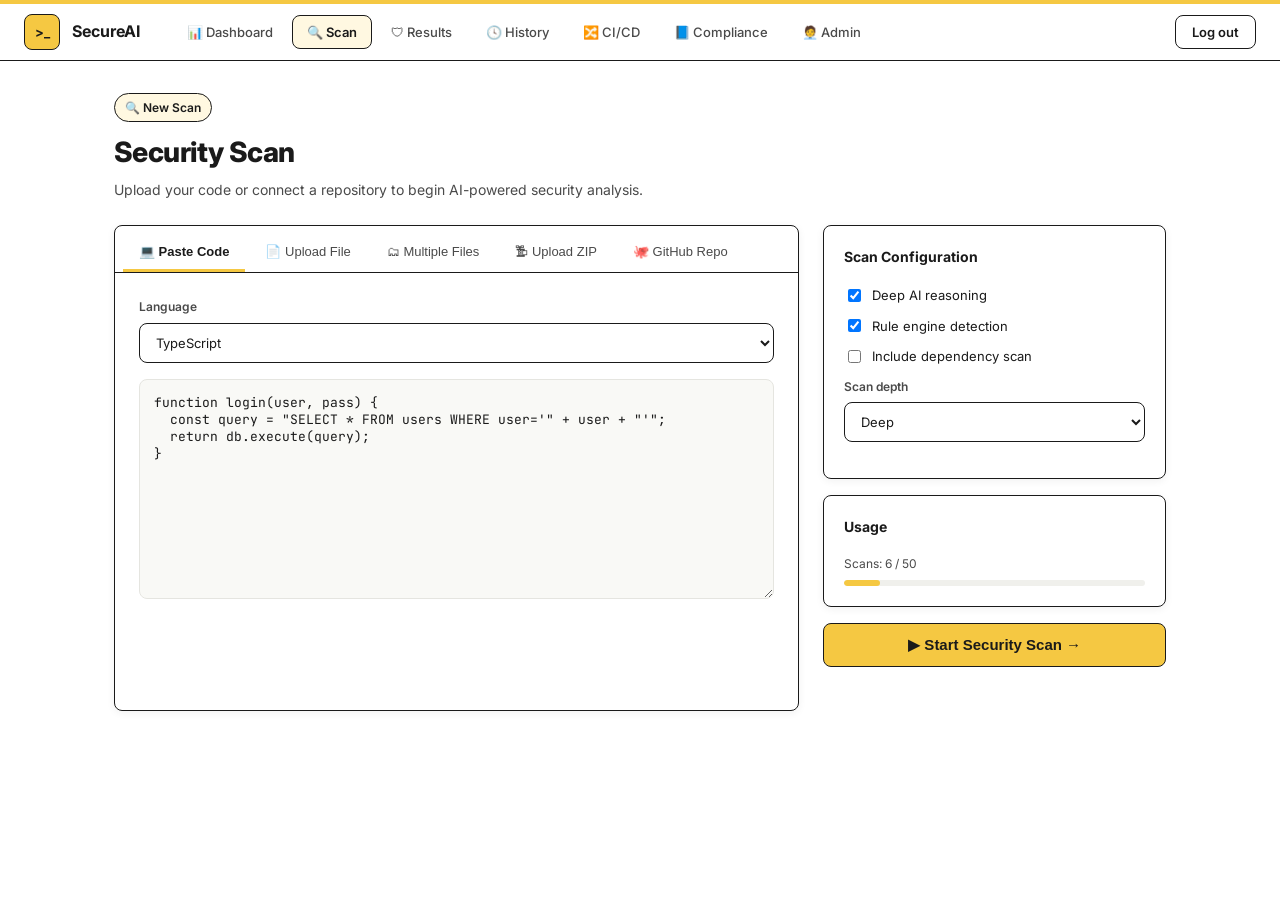
==== scan.html @ 1b4d081f "first commit" ====
<!DOCTYPE html>
<html lang="en">
<head>
  <meta charset="UTF-8" />
  <meta name="viewport" content="width=device-width, initial-scale=1.0" />
  <title>Scan — SecureAI</title>
  <link rel="stylesheet" href="style.css" />
</head>
<body data-page="scan">

  <!-- ═══════════ APP HEADER ═══════════ -->
  <div class="topbar"></div>
  <header class="header app-header">
    <div class="container header-inner">
      <a href="index.html" class="logo">
        <span class="logo-box">&gt;_</span>
        <span class="logo-text">SecureAI</span>
      </a>
      <nav class="app-nav">
        <a href="dashboard.html">📊 Dashboard</a>
        <a href="scan.html" class="active">🔍 Scan</a>
        <a href="results.html">🛡 Results</a>
        <a href="history.html">🕓 History</a>
        <a href="cicd.html">🔀 CI/CD</a>
        <a href="compliance.html">📘 Compliance</a>
        <a href="admin.html">🧑‍💼 Admin</a>
      </nav>
      <a href="index.html" class="btn btn-secondary">Log out</a>
    </div>
  </header>

  <!-- ═══════════ MAIN ═══════════ -->
  <main class="app-main">
    <div class="page-eyebrow">
      <span class="highlight-box">🔍 New Scan</span>
    </div>
    <h1 class="page-title">Security Scan</h1>
    <p class="page-sub">Upload your code or connect a repository to begin AI-powered security analysis.</p>

    <div class="dash-grid" style="margin-top:24px;">
      <!-- Input Section -->
      <div class="card" style="overflow:hidden;">
        <div class="tabs">
          <button class="tab active" data-tab="paste">💻 Paste Code</button>
          <button class="tab" data-tab="single">📄 Upload File</button>
          <button class="tab" data-tab="multiple">🗂 Multiple Files</button>
          <button class="tab" data-tab="zip">🗜 Upload ZIP</button>
          <button class="tab" data-tab="github">🐙 GitHub Repo</button>
        </div>

        <div class="tab-panel" id="panel-paste">
          <div class="form-row">
            <label>Language</label>
            <select>
              <option>TypeScript</option>
              <option>JavaScript</option>
              <option>Python</option>
              <option>PHP</option>
            </select>
          </div>
          <textarea class="code-textarea" placeholder="// Paste your code here...">function login(user, pass) {
  const query = "SELECT * FROM users WHERE user='" + user + "'";
  return db.execute(query);
}</textarea>
        </div>

        <div class="tab-panel hidden" id="panel-single">
          <div class="dropzone">
            <div class="dropzone-icon">📄</div>
            <p style="font-weight:600;color:var(--text-primary);">Drag & drop a file here</p>
            <p style="font-size:12px;">or click to browse</p>
          </div>
        </div>

        <div class="tab-panel hidden" id="panel-multiple">
          <div class="dropzone">
            <div class="dropzone-icon">🗂</div>
            <p style="font-weight:600;color:var(--text-primary);">Drag & drop multiple files</p>
            <p style="font-size:12px;">or click to browse</p>
          </div>
        </div>

        <div class="tab-panel hidden" id="panel-zip">
          <div class="dropzone">
            <div class="dropzone-icon">🗜</div>
            <p style="font-weight:600;color:var(--text-primary);">Drag & drop a .zip archive</p>
            <p style="font-size:12px;">or click to browse</p>
          </div>
        </div>

        <div class="tab-panel hidden" id="panel-github">
          <div class="dropzone">
            <div class="dropzone-icon">🐙</div>
            <p style="font-weight:600;color:var(--text-primary);">Connect a GitHub Repository</p>
            <p style="font-size:12px;margin-bottom:16px;">Select a repository from your GitHub account</p>
            <a href="#" class="btn btn-dark">🐙 Select Repository</a>
          </div>
        </div>
      </div>

      <!-- Config Panel + Usage -->
      <div style="display:flex; flex-direction:column; gap:16px;">
        <div class="card" style="padding:20px;">
          <h3 class="panel-title">Scan Configuration</h3>
          <div class="checkbox-row"><input type="checkbox" checked /> Deep AI reasoning</div>
          <div class="checkbox-row"><input type="checkbox" checked /> Rule engine detection</div>
          <div class="checkbox-row"><input type="checkbox" /> Include dependency scan</div>
          <div class="form-row">
            <label>Scan depth</label>
            <select>
              <option>Quick</option>
              <option selected>Deep</option>
            </select>
          </div>
        </div>

        <div class="card" style="padding:20px;">
          <h3 class="panel-title">Usage</h3>
          <p style="font-size:12px;color:var(--text-secondary);margin:0 0 4px;">Scans: 6 / 50</p>
          <div class="usage-bar-track"><div class="usage-bar-fill" style="width:12%;"></div></div>
        </div>

        <button id="startScanBtn" class="btn btn-primary btn-lg" style="width:100%;">
          ▶ Start Security Scan →
        </button>
        <p id="scanStatus" style="font-size:12px; color:var(--text-tertiary); margin:10px 0 0; text-align:center; min-height:18px;"></p>
      </div>
    </div>
  </main>

  <script src="demo.js"></script>
</body>
</html>
---- style.css ----
@import url('https://fonts.googleapis.com/css2?family=Inter:wght@400;500;600;700;800&family=JetBrains+Mono:wght@400;600&display=swap');

/* ═══════════════════════════════════════════════════════════════
   SecureAI Design System — Warm Yellow + Boxed + Minimal
   (Plain HTML/CSS version of the hero page + a few components)
   ═══════════════════════════════════════════════════════════════ */

:root {
  --brand-primary: #F5C842;
  --brand-primary-hover: #E5B832;
  --brand-primary-light: #FFF8E1;
  --brand-primary-dark: #C9A020;

  --bg-primary: #FFFFFF;
  --bg-secondary: #FAFAF8;
  --bg-code: #F9F9F6;

  --border-primary: #1A1A1A;
  --border-light: #E5E5E0;

  --text-primary: #1A1A1A;
  --text-secondary: #4A4A4A;
  --text-tertiary: #8A8A8A;
  --text-inverse: #FFFFFF;

  --bg-tertiary: #F0F0EC;

  --shadow-md: 0 2px 8px rgba(0, 0, 0, 0.06);
  --shadow-lg: 0 4px 16px rgba(0, 0, 0, 0.08);

  --radius-sm: 4px;
  --radius-md: 8px;
  --radius-lg: 14px;
}

* {
  box-sizing: border-box;
}

html {
  scroll-behavior: smooth;
}

body {
  margin: 0;
  background: var(--bg-primary);
  color: var(--text-primary);
  font-family: 'Inter', 'Segoe UI', system-ui, -apple-system, sans-serif;
  -webkit-font-smoothing: antialiased;
  line-height: 1.6;
}

.container {
  max-width: 1280px;
  margin: 0 auto;
  padding: 0 24px;
}

/* ── Header ─────────────────────────────────────────────────── */
.topbar {
  height: 4px;
  background: var(--brand-primary);
}

.header {
  border-bottom: 1.5px solid var(--border-primary);
}

.header-inner {
  height: 56px;
  display: flex;
  align-items: center;
  justify-content: space-between;
}

.logo {
  display: flex;
  align-items: center;
  gap: 12px;
  text-decoration: none;
  color: inherit;
}

.logo-box {
  width: 36px;
  height: 36px;
  background: var(--brand-primary);
  border: 1.5px solid var(--border-primary);
  border-radius: var(--radius-md);
  display: flex;
  align-items: center;
  justify-content: center;
  font-weight: 700;
  font-size: 13px;
  transition: transform 0.3s ease;
}

.logo:hover .logo-box {
  transform: rotate(-8deg) scale(1.08);
}

.header {
  transition: box-shadow 0.25s ease, background 0.25s ease;
}

.header.is-scrolled {
  box-shadow: var(--shadow-md);
  background: rgba(255, 255, 255, 0.92);
  backdrop-filter: blur(6px);
}

.logo-text {
  font-weight: 700;
  font-size: 16px;
  color: var(--text-primary);
}

/* ── Buttons ────────────────────────────────────────────────── */
.btn {
  display: inline-flex;
  align-items: center;
  justify-content: center;
  gap: 8px;
  padding: 6px 16px;
  border-radius: var(--radius-md);
  font-size: 13px;
  font-weight: 600;
  cursor: pointer;
  transition: transform 0.15s ease, box-shadow 0.15s ease, background 0.15s ease;
  border: 1.5px solid var(--border-primary);
  text-decoration: none;
  color: var(--text-primary);
  position: relative;
}

.btn:hover {
  transform: translateY(-2px);
}

.btn:active {
  transform: translateY(0) scale(0.97);
}

.btn:disabled {
  cursor: default;
  opacity: 0.7;
  transform: none;
}

.btn-secondary {
  background: var(--bg-primary);
}

.btn-secondary:hover {
  background: var(--bg-secondary);
  box-shadow: var(--shadow-md);
}

.btn-lg {
  padding: 12px 28px;
  font-size: 15px;
}

.btn-primary {
  background: var(--brand-primary);
}

.btn-primary:hover {
  background: var(--brand-primary-hover);
  box-shadow: var(--shadow-md);
}

.btn-dark {
  background: var(--text-primary);
  color: var(--text-inverse);
}

.btn-dark:hover {
  background: #333333;
  box-shadow: var(--shadow-md);
}

/* ── Card ───────────────────────────────────────────────────── */
.card {
  background: #FFFFFF;
  border: 1.5px solid var(--border-primary);
  border-radius: var(--radius-md);
  box-shadow: var(--shadow-md);
  transition: box-shadow 0.25s ease, transform 0.25s ease;
}

.card:hover {
  box-shadow: var(--shadow-lg);
  transform: translateY(-4px);
}

.card-accent {
  background: var(--brand-primary);
  border: 1.5px solid var(--border-primary);
  border-radius: var(--radius-md);
  box-shadow: var(--shadow-md);
  transition: box-shadow 0.25s ease, transform 0.25s ease;
}

.card-accent:hover {
  box-shadow: var(--shadow-lg);
  transform: translateY(-4px);
}

/* ── Highlight box / pill ───────────────────────────────────── */
.highlight-box {
  display: inline-flex;
  align-items: center;
  gap: 4px;
  font-size: 12px;
  font-weight: 600;
  padding: 4px 10px;
  border-radius: 999px;
  border: 1.5px solid var(--border-primary);
  background: var(--brand-primary-light);
  color: var(--text-primary);
}

/* ── Background dots + wavy separator ──────────────────────── */
.bg-dots {
  background-image: radial-gradient(circle, var(--border-light) 1px, transparent 1px);
  background-size: 24px 24px;
}

.wavy-separator {
  height: 12px;
  background-image: repeating-linear-gradient(135deg, var(--border-light) 0 2px, transparent 2px 12px);
  opacity: 0.6;
}

/* ── Hero ───────────────────────────────────────────────────── */
.hero {
  padding: 80px 0;
}

.hero-grid {
  display: grid;
  grid-template-columns: 1fr;
  gap: 48px;
  align-items: center;
}

@media (min-width: 1024px) {
  .hero-grid {
    grid-template-columns: 1fr 1fr;
    gap: 64px;
  }
}

.hero-tags {
  display: flex;
  align-items: center;
  gap: 8px;
  margin-bottom: 24px;
  opacity: 0;
  animation: fadeInUp 0.6s ease forwards;
  animation-delay: 0.05s;
}

.hero-version {
  font-size: 12px;
  color: var(--text-tertiary);
}

.hero-title {
  font-size: 44px;
  font-weight: 800;
  line-height: 1.12;
  letter-spacing: -0.03em;
  color: var(--text-primary);
  margin: 0 0 20px;
  opacity: 0;
  animation: fadeInUp 0.6s ease forwards;
  animation-delay: 0.15s;
}

.underline-text {
  position: relative;
  display: inline-block;
  border-bottom: 3px solid var(--brand-primary);
}

.hero-desc {
  font-size: 16px;
  color: var(--text-secondary);
  line-height: 1.7;
  max-width: 480px;
  margin: 0 0 32px;
  opacity: 0;
  animation: fadeInUp 0.6s ease forwards;
  animation-delay: 0.25s;
}

.hero-actions {
  display: flex;
  gap: 12px;
  flex-wrap: wrap;
  opacity: 0;
  animation: fadeInUp 0.6s ease forwards;
  animation-delay: 0.35s;
}

/* ── Terminal preview card ──────────────────────────────────── */
.terminal-card {
  padding: 0;
  overflow: hidden;
  opacity: 0;
  animation: fadeInScale 0.5s ease forwards, floatY 6s ease-in-out 0.6s infinite;
  animation-delay: 0.3s;
  will-change: transform;
}

.terminal-header {
  background: var(--brand-primary);
  border-bottom: 1.5px solid var(--border-primary);
  padding: 10px 16px;
  display: flex;
  align-items: center;
  gap: 8px;
}

.terminal-dots {
  display: flex;
  gap: 6px;
}

.dot {
  width: 10px;
  height: 10px;
  border-radius: 50%;
  border: 1.5px solid var(--border-primary);
}

.dot-red { background: #ff5f57; }
.dot-yellow { background: #febc2e; }
.dot-green { background: #28c840; }

.terminal-title {
  font-size: 12px;
  font-weight: 600;
  color: var(--text-primary);
  margin-left: 8px;
}

.terminal-body {
  padding: 20px;
  background: var(--bg-code);
  font-family: 'JetBrains Mono', monospace;
  font-size: 13px;
  line-height: 2;
  color: var(--text-secondary);
}

.terminal-body > div {
  opacity: 0;
  animation: fadeInUp 0.4s ease forwards;
}

.terminal-body > div:nth-child(1) { animation-delay: 0.9s; }
.terminal-body > div:nth-child(2) { animation-delay: 1.1s; }
.terminal-body > div:nth-child(3) { animation-delay: 1.3s; }
.terminal-body > div:nth-child(4) { animation-delay: 1.5s; }
.terminal-body > div:nth-child(5) { animation-delay: 1.7s; }
.terminal-body > div:nth-child(6) { animation-delay: 1.9s; }
.terminal-body > div:nth-child(7) { animation-delay: 2.1s; }

.t-muted { color: var(--text-tertiary); }
.t-green { color: #16A34A; }
.t-amber { color: #D97706; }
.t-red { color: #DC2626; }
.t-orange { color: #EA580C; }
.t-blue { color: #2563EB; }
.t-score {
  margin-top: 8px;
  color: #16A34A;
  font-weight: 600;
}

/* ── Section layout ─────────────────────────────────────────── */
.section {
  padding: 64px 0;
}

.section-head {
  text-align: center;
  margin-bottom: 48px;
}

.section-head h2 {
  font-size: 28px;
  font-weight: 800;
  color: var(--text-primary);
  margin: 8px 0;
}

.section-head p {
  font-size: 14px;
  color: var(--text-secondary);
  max-width: 560px;
  margin: 0 auto;
}

/* ── How it Works — step cards ──────────────────────────────── */
.steps-list {
  display: flex;
  flex-direction: column;
  gap: 12px;
  max-width: 640px;
  margin: 0 auto;
}

.step-card {
  padding: 20px 24px;
  display: flex;
  align-items: center;
  gap: 20px;
}

.step-icon {
  width: 44px;
  height: 44px;
  border-radius: var(--radius-md);
  background: var(--brand-primary);
  border: 1.5px solid var(--border-primary);
  display: flex;
  align-items: center;
  justify-content: center;
  flex-shrink: 0;
  font-size: 18px;
  transition: transform 0.25s ease;
}

.step-card:hover .step-icon {
  transform: scale(1.12) rotate(-4deg);
}

.step-card:hover .chevron {
  transform: translateX(4px);
}

.chevron {
  transition: transform 0.25s ease;
}

.step-body {
  flex: 1;
}

.step-meta {
  display: flex;
  align-items: center;
  gap: 8px;
  margin-bottom: 2px;
}

.step-badge {
  font-size: 11px;
  font-weight: 700;
  color: var(--brand-primary-dark);
  background: var(--brand-primary-light);
  padding: 2px 8px;
  border-radius: var(--radius-sm);
  border: 1px solid var(--border-primary);
}

.step-title {
  font-size: 14px;
  font-weight: 700;
  color: var(--text-primary);
}

.step-body p {
  font-size: 13px;
  color: var(--text-secondary);
  margin: 2px 0 0;
}

.chevron {
  font-size: 18px;
  color: var(--text-tertiary);
  flex-shrink: 0;
}

/* ── Features grid ──────────────────────────────────────────── */
.grid-3 {
  display: grid;
  grid-template-columns: 1fr;
  gap: 20px;
}

@media (min-width: 640px) {
  .grid-3 { grid-template-columns: 1fr 1fr; }
}

@media (min-width: 1024px) {
  .grid-3 { grid-template-columns: 1fr 1fr 1fr; }
}

.feature-card {
  padding: 24px;
}

.feature-icon {
  width: 44px;
  height: 44px;
  border-radius: var(--radius-md);
  background: var(--brand-primary);
  border: 1.5px solid var(--border-primary);
  display: flex;
  align-items: center;
  justify-content: center;
  margin-bottom: 16px;
  font-size: 20px;
  transition: transform 0.25s ease;
}

.feature-card:hover .feature-icon {
  transform: scale(1.12) rotate(-4deg);
}

.feature-card h3 {
  font-size: 15px;
  font-weight: 700;
  color: var(--text-primary);
  margin: 0 0 8px;
}

.feature-card p {
  font-size: 13px;
  color: var(--text-secondary);
  line-height: 1.6;
  margin: 0;
}

/* ── CTA box ────────────────────────────────────────────────── */
.cta-box {
  padding: 48px 32px;
  text-align: center;
}

.cta-box h2 {
  font-size: 24px;
  font-weight: 800;
  color: var(--text-primary);
  margin: 0 0 8px;
}

.cta-box p {
  font-size: 14px;
  color: var(--text-secondary);
  margin: 0 auto 24px;
  max-width: 480px;
}

/* ── Footer ─────────────────────────────────────────────────── */
.footer {
  border-top: 1.5px solid var(--border-primary);
  padding: 24px 0;
}

.footer-inner {
  display: flex;
  align-items: center;
  justify-content: space-between;
  font-size: 12px;
  color: var(--text-tertiary);
}

/* ═══════════════════════════════════════════════════════════════
   APP SHELL — Dashboard / Scan pages
   ═══════════════════════════════════════════════════════════════ */
.app-header .header-inner {
  justify-content: flex-start;
  gap: 32px;
}

.app-nav {
  display: none;
  align-items: center;
  gap: 4px;
  flex: 1;
}

@media (min-width: 900px) {
  .app-nav { display: flex; }
}

.app-nav a {
  display: flex;
  align-items: center;
  gap: 6px;
  padding: 6px 14px;
  border-radius: var(--radius-md);
  font-size: 13px;
  font-weight: 500;
  color: var(--text-secondary);
  text-decoration: none;
  border: 1.5px solid transparent;
}

.app-nav a.active {
  color: var(--text-primary);
  font-weight: 600;
  background: var(--brand-primary-light);
  border-color: var(--border-primary);
}

.app-main {
  max-width: 1100px;
  margin: 0 auto;
  padding: 32px 24px;
}

.page-eyebrow {
  margin-bottom: 8px;
}

.page-title {
  font-size: 28px;
  font-weight: 800;
  color: var(--text-primary);
  letter-spacing: -0.02em;
  margin: 0;
}

.page-sub {
  font-size: 14px;
  color: var(--text-secondary);
  margin: 4px 0 0;
}

/* ── Stat cards ─────────────────────────────────────────────── */
.stats-grid {
  display: grid;
  grid-template-columns: 1fr;
  gap: 16px;
  margin-bottom: 24px;
}

@media (min-width: 640px) {
  .stats-grid { grid-template-columns: 1fr 1fr; }
}

@media (min-width: 1024px) {
  .stats-grid { grid-template-columns: repeat(4, 1fr); }
}

.stat-card {
  padding: 20px;
}

.stat-icon {
  width: 36px;
  height: 36px;
  border-radius: var(--radius-md);
  background: var(--brand-primary-light);
  border: 1.5px solid var(--border-primary);
  display: flex;
  align-items: center;
  justify-content: center;
  margin-bottom: 12px;
  font-size: 16px;
}

.stat-card.card-accent .stat-icon {
  background: rgba(0, 0, 0, 0.1);
}

.stat-value {
  font-size: 28px;
  font-weight: 800;
  color: var(--text-primary);
  margin: 0;
}

.stat-label {
  font-size: 12px;
  color: var(--text-tertiary);
  margin: 2px 0 0;
  font-weight: 500;
}

/* ── Dashboard main grid ────────────────────────────────────── */
.dash-grid {
  display: grid;
  grid-template-columns: 1fr;
  gap: 24px;
}

@media (min-width: 1024px) {
  .dash-grid { grid-template-columns: 2fr 1fr; }
}

.panel-title {
  font-size: 14px;
  font-weight: 700;
  color: var(--text-primary);
  display: flex;
  align-items: center;
  gap: 8px;
  margin: 0 0 16px;
}

.chart-placeholder {
  height: 220px;
  border-radius: var(--radius-md);
  border: 1.5px dashed var(--border-light);
  display: flex;
  align-items: flex-end;
  justify-content: space-between;
  gap: 8px;
  padding: 16px;
  background: linear-gradient(180deg, var(--brand-primary-light) 0%, transparent 100%);
}

.chart-bar {
  flex: 1;
  background: var(--brand-primary);
  border: 1.5px solid var(--border-primary);
  border-radius: 4px 4px 0 0;
}

.quick-actions {
  display: flex;
  flex-direction: column;
  gap: 8px;
}

.quick-action {
  display: flex;
  align-items: center;
  gap: 12px;
  padding: 12px;
  border: 1.5px solid var(--border-primary);
  border-radius: var(--radius-md);
  text-decoration: none;
  color: inherit;
  background: var(--bg-primary);
}

.quick-action.accent {
  background: var(--brand-primary);
}

.quick-action-icon {
  width: 36px;
  height: 36px;
  border-radius: var(--radius-md);
  background: var(--brand-primary-light);
  border: 1.5px solid var(--border-primary);
  display: flex;
  align-items: center;
  justify-content: center;
  flex-shrink: 0;
  font-size: 16px;
}

.quick-action.accent .quick-action-icon {
  background: rgba(0, 0, 0, 0.1);
}

.quick-action-title {
  font-size: 13px;
  font-weight: 600;
  color: var(--text-primary);
  margin: 0;
}

.quick-action-desc {
  font-size: 11px;
  color: var(--text-tertiary);
  margin: 0;
}

/* ── Tabs (Scan page) ───────────────────────────────────────── */
.tabs {
  display: flex;
  gap: 4px;
  border-bottom: 1.5px solid var(--border-primary);
  padding: 8px 8px 0;
  overflow-x: auto;
}

.tab {
  display: flex;
  align-items: center;
  gap: 6px;
  padding: 10px 16px;
  font-size: 13px;
  font-weight: 500;
  color: var(--text-secondary);
  border-bottom: 3px solid transparent;
  cursor: pointer;
  white-space: nowrap;
  background: none;
  border-top: none;
  border-left: none;
  border-right: none;
}

.tab.active {
  color: var(--text-primary);
  font-weight: 700;
  border-bottom-color: var(--brand-primary);
}

.tab-panel {
  padding: 24px;
}

.tab-panel.hidden {
  display: none;
}

.dropzone {
  border: 1.5px dashed var(--border-light);
  border-radius: var(--radius-md);
  padding: 40px 24px;
  text-align: center;
  color: var(--text-tertiary);
}

.dropzone-icon {
  width: 56px;
  height: 56px;
  border-radius: var(--radius-lg);
  background: var(--bg-secondary);
  border: 1.5px solid var(--border-light);
  display: flex;
  align-items: center;
  justify-content: center;
  font-size: 24px;
  margin: 0 auto 16px;
}

.code-textarea {
  width: 100%;
  min-height: 220px;
  resize: vertical;
  padding: 14px;
  font-family: 'JetBrains Mono', monospace;
  font-size: 13px;
  background: var(--bg-code);
  border: 1.5px solid var(--border-light);
  border-radius: var(--radius-md);
  color: var(--text-primary);
}

.form-row {
  display: flex;
  flex-direction: column;
  gap: 6px;
  margin-bottom: 16px;
}

.form-row label {
  font-size: 12px;
  font-weight: 600;
  color: var(--text-secondary);
}

.form-row select,
.form-row input[type="text"] {
  padding: 10px 12px;
  border: 1.5px solid var(--border-primary);
  border-radius: var(--radius-md);
  font-size: 13px;
  background: var(--bg-primary);
  color: var(--text-primary);
  font-family: inherit;
}

.checkbox-row {
  display: flex;
  align-items: center;
  gap: 8px;
  font-size: 13px;
  color: var(--text-primary);
  margin-bottom: 10px;
}

.usage-bar-track {
  height: 6px;
  border-radius: 3px;
  background: var(--bg-tertiary);
  overflow: hidden;
  margin-top: 6px;
}

.usage-bar-fill {
  height: 100%;
  background: var(--brand-primary);
  border-radius: 3px;
}

/* ── Results / History / CI/CD etc ──────────────────────────── */
.summary-list,
.pipeline-list,
.activity-list,
.framework-list,
.policy-list {
  display: flex;
  flex-direction: column;
  gap: 12px;
}

.summary-row,
.pipeline-row,
.policy-item {
  display: flex;
  align-items: center;
  justify-content: space-between;
  gap: 12px;
  padding: 12px 14px;
  border: 1.5px solid var(--border-light);
  border-radius: var(--radius-md);
  background: var(--bg-secondary);
}

.summary-row span:first-child,
.pipeline-row strong,
.policy-item span:first-child {
  color: var(--text-primary);
  font-weight: 600;
}

.pipeline-row {
  align-items: flex-start;
}

.pipeline-row small,
.activity-item small {
  display: block;
  color: var(--text-tertiary);
  font-size: 11px;
  margin-top: 4px;
}

.status-pill {
  display: inline-flex;
  align-items: center;
  justify-content: center;
  padding: 4px 8px;
  border-radius: 999px;
  font-size: 11px;
  font-weight: 700;
  border: 1.5px solid var(--border-primary);
}

.status-pill.success {
  background: rgba(22, 163, 74, 0.1);
  color: #15803d;
}

.status-pill.warn {
  background: rgba(217, 119, 6, 0.1);
  color: #b45309;
}

.status-pill.danger {
  background: rgba(220, 38, 38, 0.1);
  color: #b91c1c;
}

.two-col-grid {
  display: grid;
  grid-template-columns: 1fr;
  gap: 24px;
  margin-top: 24px;
}

@media (min-width: 1024px) {
  .two-col-grid { grid-template-columns: 1fr 1fr; }
}

.activity-item {
  display: flex;
  align-items: flex-start;
  gap: 10px;
  padding: 12px 0;
  border-bottom: 1px solid var(--border-light);
}

.activity-item:last-child {
  border-bottom: none;
}

.activity-item .dot {
  margin-top: 5px;
}

.table-wrap {
  overflow-x: auto;
}

.data-table {
  width: 100%;
  border-collapse: collapse;
  font-size: 13px;
}

.data-table th,
.data-table td {
  text-align: left;
  padding: 12px 10px;
  border-bottom: 1px solid var(--border-light);
  color: var(--text-primary);
}

.data-table th {
  color: var(--text-secondary);
  font-size: 12px;
  font-weight: 700;
  background: var(--bg-secondary);
}

.history-list {
  display: flex;
  flex-direction: column;
  gap: 16px;
}

.history-item {
  padding: 20px 20px;
  display: flex;
  align-items: center;
  justify-content: space-between;
  gap: 16px;
  flex-wrap: wrap;
}

.history-main {
  display: flex;
  align-items: center;
  gap: 12px;
}

.history-main h3 {
  margin: 0;
  font-size: 15px;
  color: var(--text-primary);
}

.history-main p {
  margin: 4px 0 0;
  font-size: 12px;
  color: var(--text-tertiary);
}

.history-badge {
  width: 42px;
  height: 42px;
  display: flex;
  align-items: center;
  justify-content: center;
  border-radius: var(--radius-md);
  border: 1.5px solid var(--border-primary);
  background: var(--brand-primary);
  font-weight: 800;
  color: var(--text-primary);
}

.history-badge.grade-a {
  background: rgba(22, 163, 74, 0.12);
}

.history-badge.grade-c {
  background: rgba(217, 119, 6, 0.12);
}

.history-meta {
  display: flex;
  align-items: center;
  gap: 8px;
  flex-wrap: wrap;
}

.framework-row {
  display: flex;
  flex-direction: column;
  gap: 8px;
  padding: 8px 0;
}

.framework-row span {
  font-size: 13px;
  color: var(--text-primary);
  font-weight: 600;
}

.progress-line {
  height: 8px;
  border-radius: 999px;
  background: var(--bg-tertiary);
  overflow: hidden;
  border: 1.5px solid var(--border-light);
}

.progress-line span {
  display: block;
  height: 100%;
  background: var(--brand-primary);
  border-radius: inherit;
  transition: width 0.8s ease;
}

/* ═══════════════════════════════════════════════════════════════
   ANIMATIONS
   ═══════════════════════════════════════════════════════════════ */
@keyframes fadeInUp {
  from { opacity: 0; transform: translateY(18px); }
  to { opacity: 1; transform: translateY(0); }
}

@keyframes fadeInScale {
  from { opacity: 0; transform: scale(0.96); }
  to { opacity: 1; transform: scale(1); }
}

@keyframes floatY {
  0%, 100% { transform: translateY(0); }
  50% { transform: translateY(-6px); }
}

@keyframes spin {
  to { transform: rotate(360deg); }
}

@keyframes shake {
  10%, 90% { transform: translateX(-1px); }
  20%, 80% { transform: translateX(2px); }
  30%, 50%, 70% { transform: translateX(-4px); }
  40%, 60% { transform: translateX(4px); }
}

/* Scroll-reveal utility applied via JS to cards, rows and list items */
.reveal-init {
  opacity: 0;
  transform: translateY(16px);
  transition: opacity 0.4s cubic-bezier(0.22, 1, 0.36, 1), transform 0.4s cubic-bezier(0.22, 1, 0.36, 1);
}

.reveal-init.is-visible {
  opacity: 1;
  transform: translateY(0);
}

@media (prefers-reduced-motion: reduce) {
  *, *::before, *::after {
    animation-duration: 0.001ms !important;
    animation-iteration-count: 1 !important;
    transition-duration: 0.001ms !important;
  }
}


/* ═══════════════════════════════════════════════════════════════
   AUTH — Login / Sign up pages
   ═══════════════════════════════════════════════════════════════ */
.auth-main {
  min-height: calc(100vh - 60px);
  display: flex;
  align-items: center;
  justify-content: center;
  padding: 48px 20px;
}

.auth-wrap {
  width: 100%;
  max-width: 420px;
  opacity: 0;
  animation: fadeInScale 0.5s ease forwards;
  animation-delay: 0.1s;
}

.auth-card {
  padding: 32px;
}

.auth-head {
  text-align: center;
  margin-bottom: 24px;
}

.auth-head h1 {
  font-size: 24px;
  font-weight: 800;
  margin: 12px 0 4px;
  color: var(--text-primary);
}

.auth-head p {
  font-size: 13px;
  color: var(--text-secondary);
  margin: 0;
}

.auth-hint {
  display: flex;
  flex-direction: column;
  gap: 2px;
  font-size: 12px;
  color: var(--text-secondary);
  background: var(--brand-primary-light);
  border: 1.5px solid var(--border-primary);
  border-radius: var(--radius-md);
  padding: 10px 12px;
  margin-bottom: 20px;
}

.auth-hint strong {
  color: var(--text-primary);
  font-size: 12px;
}

.auth-hint code {
  background: rgba(0, 0, 0, 0.06);
  padding: 1px 5px;
  border-radius: 4px;
  font-family: 'JetBrains Mono', monospace;
}

.form-banner-error {
  display: none;
  font-size: 12px;
  margin: -4px 0 14px;
}

.form-banner-error.visible {
  display: block;
}

.auth-form .form-row {
  margin-bottom: 14px;
}

.auth-form input[type="text"],
.auth-form input[type="email"],
.auth-form input[type="password"] {
  width: 100%;
  padding: 10px 12px;
  border: 1.5px solid var(--border-primary);
  border-radius: var(--radius-md);
  font-size: 13px;
  font-family: inherit;
  background: var(--bg-primary);
  color: var(--text-primary);
  transition: box-shadow 0.2s ease, border-color 0.2s ease;
}

.auth-form input:focus {
  outline: none;
  border-color: var(--brand-primary-dark);
  box-shadow: 0 0 0 3px rgba(245, 200, 66, 0.35);
}

.auth-form input.input-error {
  border-color: #DC2626;
  animation: shake 0.4s ease;
}

.field-error {
  font-size: 11px;
  color: #DC2626;
  margin-top: 4px;
  display: none;
}

.field-error.visible {
  display: block;
}

.auth-row-between {
  display: flex;
  align-items: center;
  justify-content: space-between;
  font-size: 12px;
  margin-bottom: 18px;
}

.auth-row-between a {
  color: var(--brand-primary-dark);
  font-weight: 600;
  text-decoration: none;
}

.auth-row-between a:hover {
  text-decoration: underline;
}

.auth-checkbox {
  display: flex;
  align-items: center;
  gap: 6px;
  color: var(--text-secondary);
}

.auth-checkbox.input-error {
  color: #DC2626;
  animation: shake 0.4s ease;
}

.btn-block {
  width: 100%;
}

.btn-spinner {
  width: 14px;
  height: 14px;
  border-radius: 50%;
  border: 2px solid rgba(0, 0, 0, 0.25);
  border-top-color: var(--text-primary);
  animation: spin 0.6s linear infinite;
  display: inline-block;
}

.auth-divider {
  display: flex;
  align-items: center;
  gap: 12px;
  margin: 20px 0;
  font-size: 11px;
  color: var(--text-tertiary);
  text-transform: uppercase;
  letter-spacing: 0.04em;
}

.auth-divider::before,
.auth-divider::after {
  content: "";
  flex: 1;
  height: 1px;
  background: var(--border-light);
}

.auth-social {
  display: flex;
  flex-direction: column;
  gap: 10px;
  margin-bottom: 20px;
}

.auth-footer-text {
  text-align: center;
  font-size: 13px;
  color: var(--text-secondary);
}

.auth-footer-text a {
  color: var(--brand-primary-dark);
  font-weight: 700;
  text-decoration: none;
}

.auth-footer-text a:hover {
  text-decoration: underline;
}

.auth-success-toast {
  position: fixed;
  top: 20px;
  right: 20px;
  background: var(--text-primary);
  color: var(--text-inverse);
  padding: 12px 18px;
  border-radius: var(--radius-md);
  font-size: 13px;
  font-weight: 600;
  box-shadow: var(--shadow-lg);
  opacity: 0;
  transform: translateY(-12px);
  transition: opacity 0.3s ease, transform 0.3s ease;
  z-index: 50;
}

.auth-success-toast.visible {
  opacity: 1;
  transform: translateY(0);
}
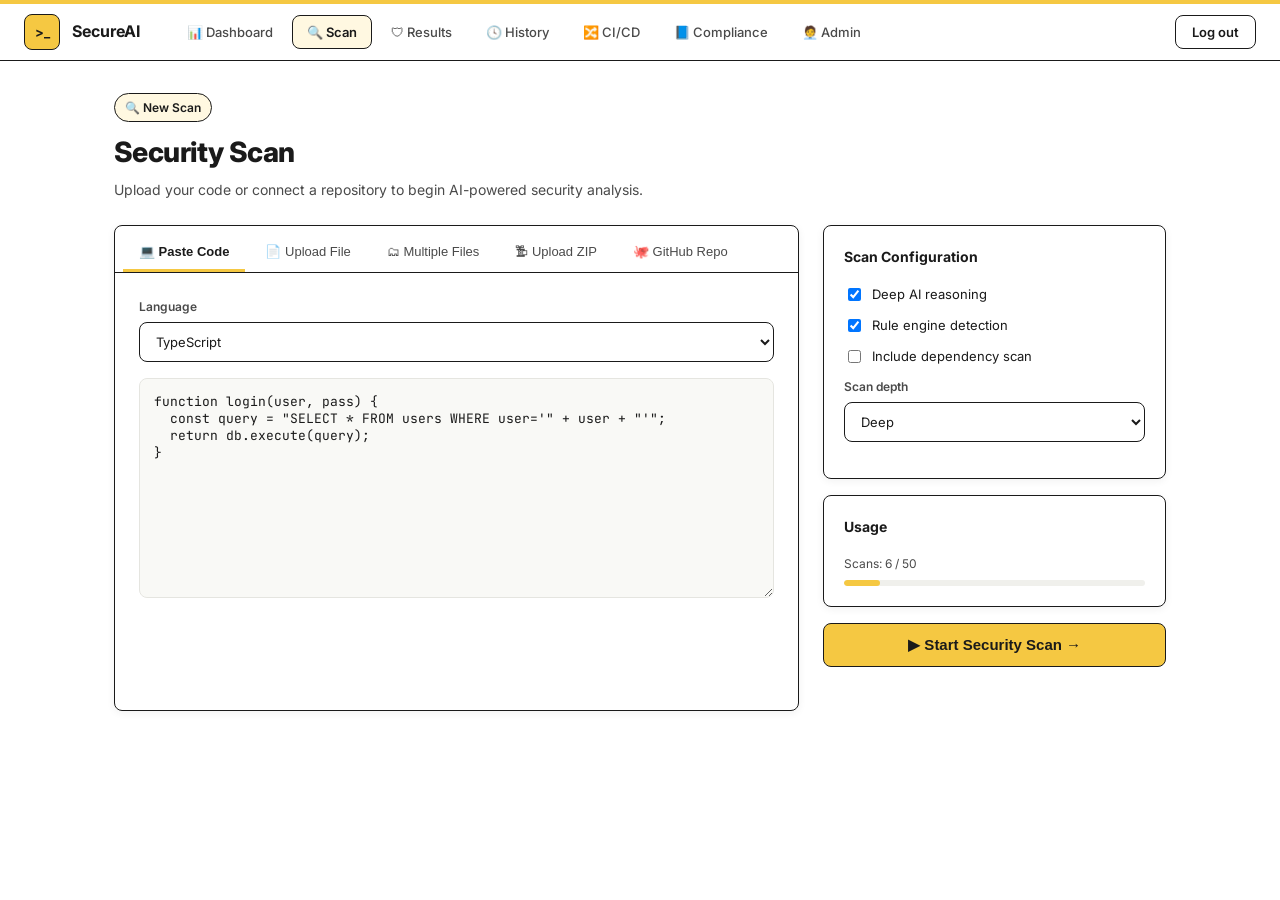
==== commit 6a0f4c4a: "Refactor file input prompts in scan.html Updated file input prompts and labels for better clarity." ====
--- a/scan.html
+++ b/scan.html
@@ -65,27 +65,33 @@
         </div>
 
         <div class="tab-panel hidden" id="panel-single">
-          <div class="dropzone">
+          <label class="dropzone" for="singleFileInput">
+            <input id="singleFileInput" class="file-input" type="file" accept=".js,.jsx,.ts,.tsx,.py,.php,.java,.go,.rb,.html,.css,.json,.yml,.yaml" />
             <div class="dropzone-icon">📄</div>
             <p style="font-weight:600;color:var(--text-primary);">Drag & drop a file here</p>
-            <p style="font-size:12px;">or click to browse</p>
-          </div>
+            <p class="file-prompt" style="font-size:12px;">or click to browse</p>
+            <p class="file-selected" aria-live="polite"></p>
+          </label>
         </div>
 
         <div class="tab-panel hidden" id="panel-multiple">
-          <div class="dropzone">
+          <label class="dropzone" for="multipleFileInput">
+            <input id="multipleFileInput" class="file-input" type="file" multiple accept=".js,.jsx,.ts,.tsx,.py,.php,.java,.go,.rb,.html,.css,.json,.yml,.yaml" />
             <div class="dropzone-icon">🗂</div>
             <p style="font-weight:600;color:var(--text-primary);">Drag & drop multiple files</p>
-            <p style="font-size:12px;">or click to browse</p>
-          </div>
+            <p class="file-prompt" style="font-size:12px;">or click to browse</p>
+            <p class="file-selected" aria-live="polite"></p>
+          </label>
         </div>
 
         <div class="tab-panel hidden" id="panel-zip">
-          <div class="dropzone">
+          <label class="dropzone" for="zipFileInput">
+            <input id="zipFileInput" class="file-input" type="file" accept=".zip" />
             <div class="dropzone-icon">🗜</div>
             <p style="font-weight:600;color:var(--text-primary);">Drag & drop a .zip archive</p>
-            <p style="font-size:12px;">or click to browse</p>
-          </div>
+            <p class="file-prompt" style="font-size:12px;">or click to browse</p>
+            <p class="file-selected" aria-live="polite"></p>
+          </label>
         </div>
 
         <div class="tab-panel hidden" id="panel-github">
